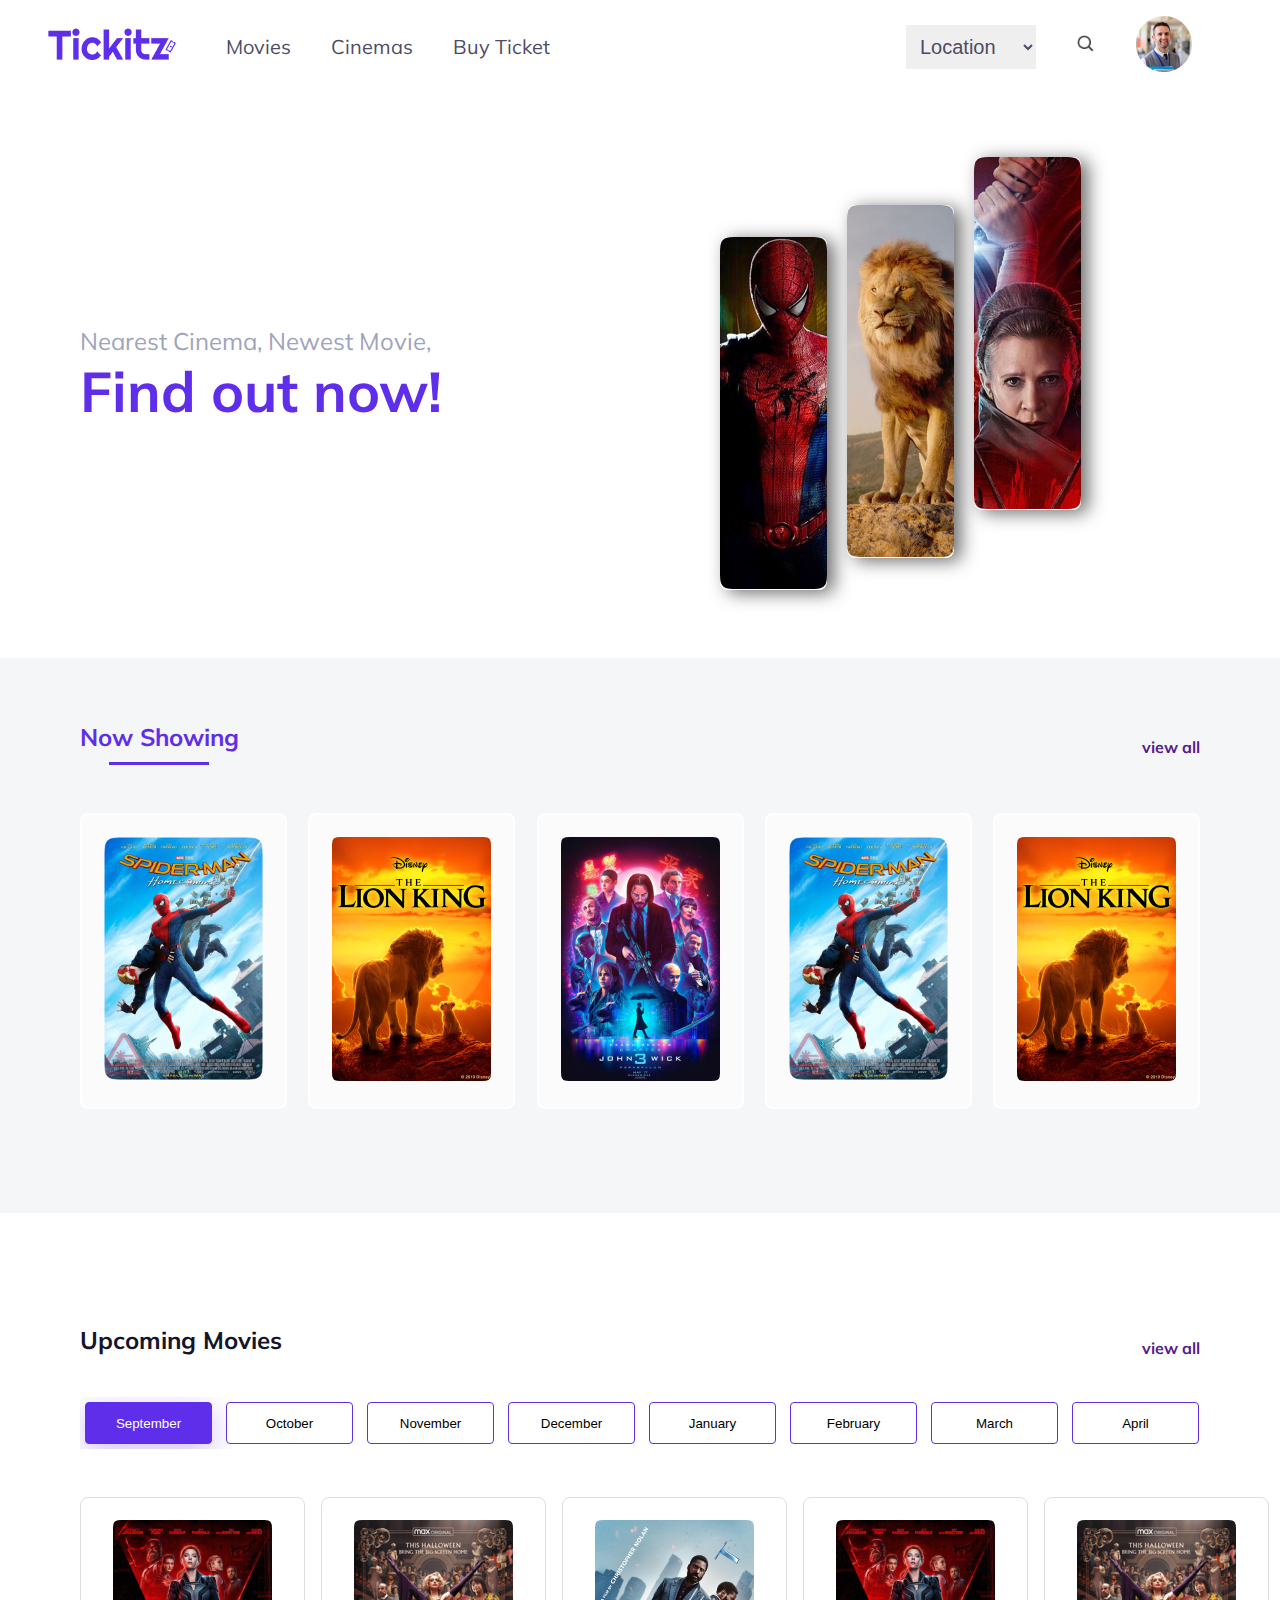
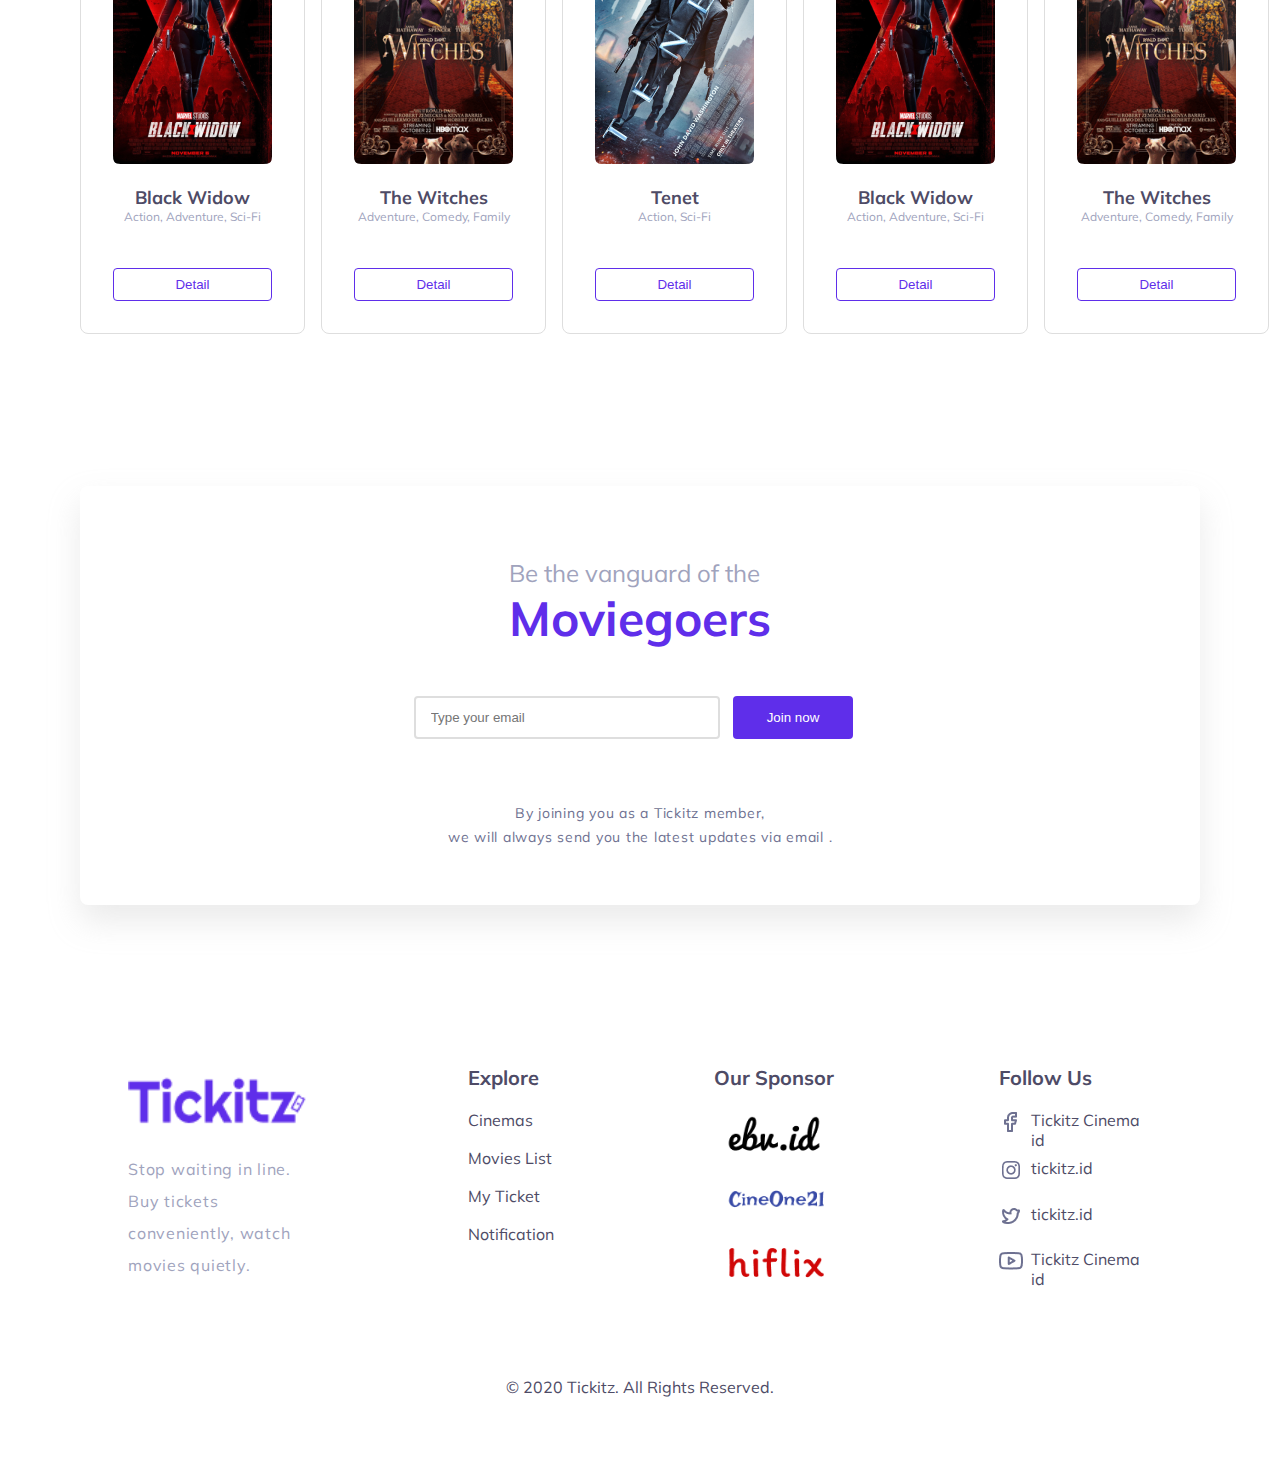
==== home/index.html @ 73bb9593 "Initial Commit" ====
<!DOCTYPE html>
<html lang="en">
  <head>
    <meta charset="UTF-8" />
    <meta http-equiv="X-UA-Compatible" content="IE=edge" />
    <meta name="viewport" content="width=device-width, initial-scale=1.0" />
    <title>Home - Page</title>
    <link rel="stylesheet" href="./assets/css/Main.css" />
  </head>
  <body>
    <header class="margin-x-3 padding-y-1 display-flex sm-margin-x-05 flex-direction-row sm-shadow-bottom">
      <div class="display-flex is-vertically-centered flex-direction-row sm-flex-direction-col">
        <div class="margin-right-3 hover-cursor-pointer flex-direction-row sm-flex-direction-col">
          <img src="./assets/images/Tickitz 2.png" alt="main-logo" />
        </div>
        <div class="margin-right-2 font-size-5 hover-cursor-pointer sm-display-none">Movies</div>
        <div class="margin-right-2 font-size-5 hover-cursor-pointer sm-display-none">Cinemas</div>
        <div class="margin-right-2 font-size-5 hover-cursor-pointer sm-display-none">
          Buy Ticket
        </div>
      </div>
      <div class="display-flex is-vertically-centered flex-content-end flex-direction-row">
        <select
          class="select font-size-5 hover-cursor-pointer sm-display-none"
          name="location"
          id="loc"
        >
          <option value="#">Location</option>
          <option value="Jakarta">Jakarta</option>
          <option value="Bogor">Bogor</option>
          <option value="Bandung">Bandung</option>
          <option value="Yogyakarta">Yogyakarta</option>
        </select>
        <div class="margin-right-2 font-size-5 hover-cursor-pointer sm-display-none">
          <img src="assets/images/bx_bx-search.png" height="20px" width="20px" alt="search" />
        </div>
        <div
          class="margin-right-2 font-size-5 hover-cursor-pointer sm-margin-right-0 sm-display-none"
        >
          <img src="assets/images/Ellipse 11.png" height="56px" width="56px" alt="search" />
        </div>
        <div
          class="margin-right-2 font-size-5 hover-cursor-pointer sm-margin-right-0 lg-display-none"
          onclick="myFunction()"
        >
          <img src="assets/images/gg_menu-right-alt.png" height="24px" width="24px" alt="search" />
        </div>
      </div>
    </header>
    <div id="menu" class="menu-mobile">
      <div class="display-flex is-vertically-centered border-gray border-rounded2 margin-y-1">
        <img
          class="margin-left-1"
          src="assets/images/bx_bx-search.png"
          height="20px"
          width="20px"
          alt="search"
        />
        <input class="input-form no-border" type="text" placeholder="Search . . ." />
      </div>
      <hr class="hr" />
      <select class="select font-size-6" name="location" id="loc">
        <option value="#">Location</option>
        <option value="Jakarta">Jakarta</option>
        <option value="Bogor">Bogor</option>
        <option value="Bandung">Bandung</option>
        <option value="Yogyakarta">Yogyakarta</option>
      </select>
      <hr class="hr" />
      <a class="text-decoration-none margin-y-1 text-bold" href="">Movies</a>
      <hr class="hr" />
      <a class="text-decoration-none margin-y-1 text-bold" href="">Cinemas</a>
      <hr class="hr" />
      <a class="text-decoration-none margin-y-1 text-bold" href="">Buy Tiket</a>
    </div>

    <div class="display-flex flex-direction-col margin-x-5 margin-y-3 sm-container sm-margin-y-3">
      <div class="display-flex is-vertically-centered sm-flex-direction-col">
        <div class="container-head w-50 flex-content-center sm-container-1">
          <h1 class="text-head">
            Nearest Cinema, Newest Movie,<br /><span class="findNowText">Find out now!</span>
          </h1>
        </div>
        <div>
          <div class="margin-left-5 sm-container-1">
            <img
              class="margin-top-6 margin-bottom-1 box-shadow border-rounded2"
              src="./assets/images/Rectangle 35.png"
              alt=""
              class="scr"
            />
            <img
              class="margin-top-3 margin-bottom-3 margin-x-1 box-shadow border-rounded2"
              src="./assets/images/Rectangle 34.png"
              alt=""
              class="scr"
            />
            <img
              class="margin-top-1 margin-bottom-6 box-shadow border-rounded2"
              src="./assets/images/Rectangle 33.png"
              alt=""
              class="scr"
            />
          </div>
        </div>
      </div>
    </div>

    <div class="bg-grey sm-container">
      <div class="display-flex margin-x-5 flex-direction-col sm-container-1">
        <div class="nav-showing display-flex flex-content-between is-vertically-centered">
          <div>
            <p class="color-blue">Now Showing</p>
            <hr size="5" />
          </div>
          <div><a href="">view all</a></div>
        </div>
        <div class="element-showing display-flex margin-y-3 flex-content-between sm-overflow">
          <div class="card-showing border-rounded2">
            <img class="padding-y-1" src="./assets/images/Rectangle 119.png" alt="" />
          </div>
          <div class="card-showing border-rounded2">
            <img class="padding-y-1" src="./assets/images/lionking.png" alt="" />
          </div>
          <div class="card-showing border-rounded2">
            <img class="padding-y-1" src="./assets/images/jhon-wick.png" alt="" />
          </div>
          <div class="card-showing border-rounded2">
            <img class="padding-y-1" src="./assets/images/Rectangle 119.png" alt="" />
          </div>
          <div class="card-showing border-rounded2">
            <img class="padding-y-1" src="./assets/images/lionking.png" alt="" />
          </div>
        </div>
      </div>
    </div>

    <div class="margin-y-3 sm-container">
      <div class="display-flex margin-x-5 flex-direction-col sm-container-1">
        <div class="nav-showing display-flex flex-content-between is-vertically-centered">
          <div>
            <p class="color-black">Upcoming Movies</p>
          </div>
          <div><a href="">view all</a></div>
        </div>
        <div class="month-movies margin-top-2">
          <input type="submit" class="btn-month-movies selected" value="September">
          <input type="submit" class="btn-month-movies" value="October">
          <input type="submit" class="btn-month-movies" value="November">
          <input type="submit" class="btn-month-movies" value="December">
          <input type="submit" class="btn-month-movies" value="January">
          <input type="submit" class="btn-month-movies" value="February">
          <input type="submit" class="btn-month-movies" value="March">
          <input type="submit" class="btn-month-movies" value="April">
          <input type="submit" class="btn-month-movies" value="May">
          <input type="submit" class="btn-month-movies" value="June">
          <input type="submit" class="btn-month-movies" value="July">
          <input type="submit" class="btn-month-movies" value="Agust">
        </div>
        <div class="element-showing display-flex flex-direction-row  margin-y-3 flex-content-between sm-overflow">
          <div class="card-movies border-rounded2 display-flex flex-direction-col is-vertically-centered margin-right-1">
            <img class="padding-y-1" src="./assets/images/blackwindow.png" alt="" />
            <p class="title-movies">Black Widow</p>
            <p class="cat-movies">Action, Adventure, Sci-Fi</p>
            <input class="btn-detail-movies" type="submit" value="Detail"/>
          </div>
          <div class="card-movies border-rounded2 display-flex flex-direction-col is-vertically-centered margin-right-1">
            <img class="padding-y-1" src="./assets/images/witches.png" alt="" />
            <p class="title-movies">The Witches</p>
            <p class="cat-movies">Adventure, Comedy, Family</p>
            <input class="btn-detail-movies" type="submit" value="Detail"/>
          </div>
          <div class="card-movies border-rounded2 display-flex flex-direction-col is-vertically-centered margin-right-1">
            <img class="padding-y-1" src="./assets/images/tenet.png" alt="" />
            <p class="title-movies">Tenet</p>
            <p class="cat-movies">Action, Sci-Fi</p>
            <input class="btn-detail-movies" type="submit" value="Detail"/>
          </div>
          <div class="card-movies border-rounded2 display-flex flex-direction-col is-vertically-centered margin-right-1">
            <img class="padding-y-1" src="./assets/images/blackwindow.png" alt="" />
            <p class="title-movies">Black Widow</p>
            <p class="cat-movies">Action, Adventure, Sci-Fi</p>
            <input class="btn-detail-movies" type="submit" value="Detail"/>
          </div>
          <div class="card-movies border-rounded2 display-flex flex-direction-col is-vertically-centered margin-right-1">
            <img class="padding-y-1" src="./assets/images/witches.png" alt="" />
            <p class="title-movies">The Witches</p>
            <p class="cat-movies">Adventure, Comedy, Family</p>
            <input class="btn-detail-movies" type="submit" value="Detail"/>
          </div>
        </div>
    </div>

    <div class="margin-y-3 margin-x-5 sm-container-1">
      <div class="box-join display-flex flex-direction-col is-vertically-centered">
        <div><h1 class="text-head margin-top-3">Be the vanguard of the<br> <span class="findNowText joinArea">Moviegoers</span></h1></div>
        <div class="margin-y-3"><input class="input-email" type="text" placeholder="Type your email"/><input class="btn-submit-email margin-x-1 sm-margin-y-1" type="submit" value="Join now"/></div>
        <div class="margin-x-3"><p class="text-join padding-bottom-3">By joining you as a Tickitz member, <br>we will always send you the latest updates via email .</p></div>
      </div>
    </div>

    <div
      class="display-flex flex-direction-row margin-x-3 margin-top-5 margin-bottom-5 sm-margin-x-05 sm-flex-direction-col sm-container"
    >
      <div class="display-flex flex-direction-col margin-x-5 sm-container-1">
        <img src="./assets/images/Tickitz 2.png" alt="big-logo" width="180px" height="72px" />
        <p class="text-placeholder font-size-6 synopsys">
          Stop waiting in line. Buy tickets <br />
          conveniently, watch movies quietly.
        </p>
      </div>
      <div class="display-flex flex-direction-col">
        <div class="display-flex flex-direction-row sm-flex-direction-row sm-flex-direction-col">
          <div class="display-flex flex-direction-col sm-margin-bottom-1 margin-x-5 sm-container-1">
            <h6 class="font-size-5 margin-bottom-1">Explore</h6>
            <div class="grid grid-template-columns-1 sm-grid-template-columns-3">
              <div class="margin-bottom-05">Cinemas</div>
              <div class="margin-bottom-05">Movies List</div>
              <div class="margin-bottom-05">My Ticket</div>
              <div class="margin-bottom-05">Notification</div>
            </div>
          </div>
          <div class="display-flex flex-direction-col sm-margin-bottom-1 margin-x-5 sm-container-1">
            <h6 class="font-size-5 margin-bottom-1">Our Sponsor</h6>
            <div class="grid grid-template-columns-1 sm-grid-template-columns-3">
              <div>
                <img src="./assets/images/ebv.id.png" height="50px" width="auto" alt="ebv" />
              </div>
              <div>
                <img src="./assets/images/CineOne21.png" height="50px" width="auto" alt="cineone" />
              </div>
              <div>
                <img src="./assets/images/hiflix.png" height="50px" width="auto" alt="hiflix" />
              </div>
            </div>
          </div>
        </div>
      </div>
      <div class="display-flex flex-direction-col margin-x-5 sm-container-1">
        <h6 class="font-size-5 margin-bottom-1">Follow Us</h6>
        <div class="display-flex flex-direction-col sm-flex-direction-row">
          <div class="display-flex flex-direction-row margin-bottom-05">
            <div class="margin-right-05 sm-margin-right-0">
              <img src="./assets/images/eva_facebook-outline.png" alt="fb" />
            </div>
            <div class="sm-display-none">Tickitz Cinema id</div>
          </div>
          <div class="display-flex flex-direction-row margin-bottom-05">
            <div class="margin-right-05 sm-margin-right-0">
              <img src="./assets/images/bx_bxl-instagram.png" alt="ig" />
            </div>
            <div class="sm-display-none">tickitz.id</div>
          </div>
          <div class="display-flex flex-direction-row margin-bottom-05">
            <div class="margin-right-05 sm-margin-right-0">
              <img src="./assets/images/eva_twitter-outline.png" alt="twitter" />
            </div>
            <div class="sm-display-none">tickitz.id</div>
          </div>
          <div class="display-flex flex-direction-row margin-bottom-05">
            <div class="margin-right-05 sm-margin-right-0">
              <img src="./assets/images/feather_youtube.png" alt="yt" />
            </div>
            <div class="sm-display-none">Tickitz Cinema id</div>
          </div>
        </div>
      </div>
    </div>

    <footer class="margin-bottom-5 display-flex flex-content-center is-vertically-centered">
      © 2020 Tickitz. All Rights Reserved.
    </footer>

    <script>
      function myFunction() {
        var x = document.getElementById("menu");
        if (x.className === "menu-mobile") {
          x.className += " responsive";
        } else {
          x.className = "menu-mobile";
        }
      }
    </script>
  </body>
</html>
---- home/assets/css/Main.css ----
@import "FontSize.css";
@import "Margin.css";
@import "Padding.css";
@import "Display.css";
@import "Border.css";
@import "Custom.css";
@import url("https://fonts.googleapis.com/css2?family=Mulish:ital,wght@0,200;0,300;0,400;0,500;0,600;0,700;0,800;0,900;1,200;1,300;1,400;1,500;1,600;1,700;1,800;1,900&display=swap");

html {
  font-family: "Mulish", sans-serif;
  color: #4e4b66;
  height: auto;
}

html,
body {
  margin: 0px;
}
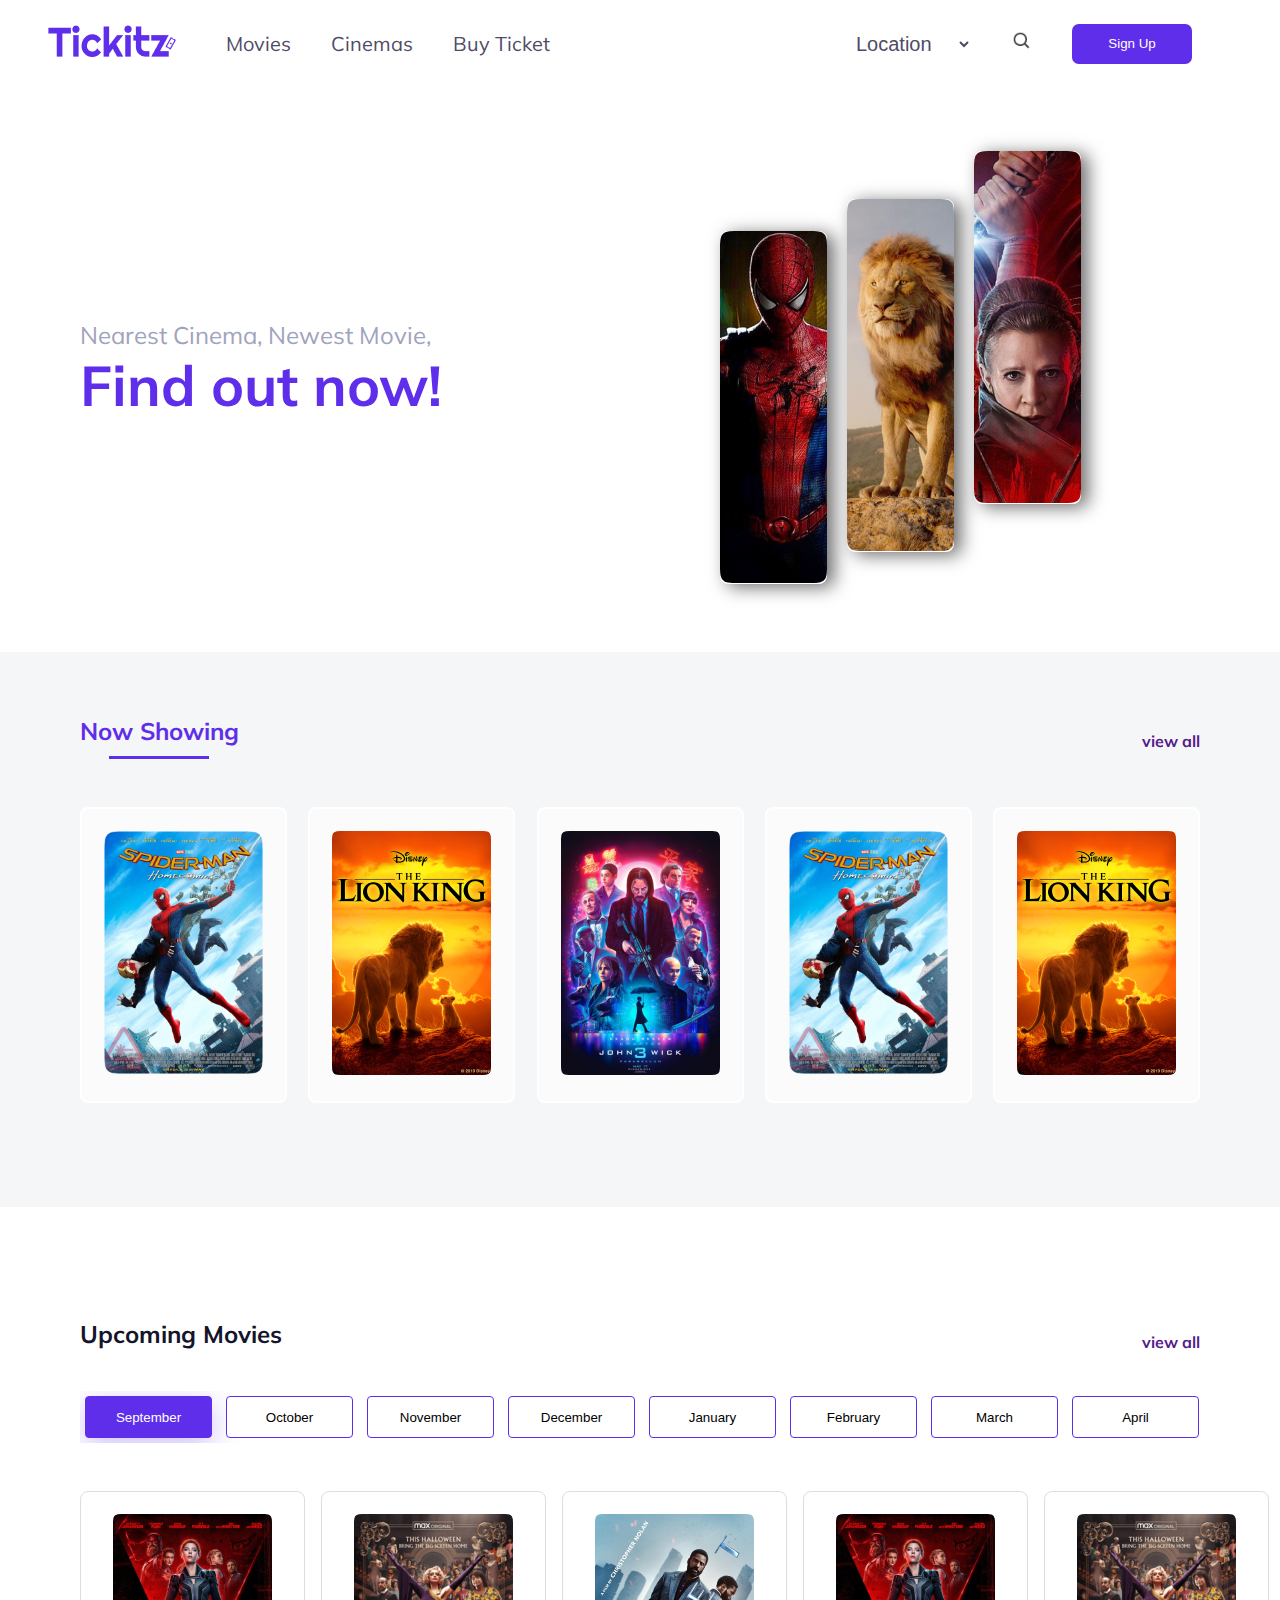
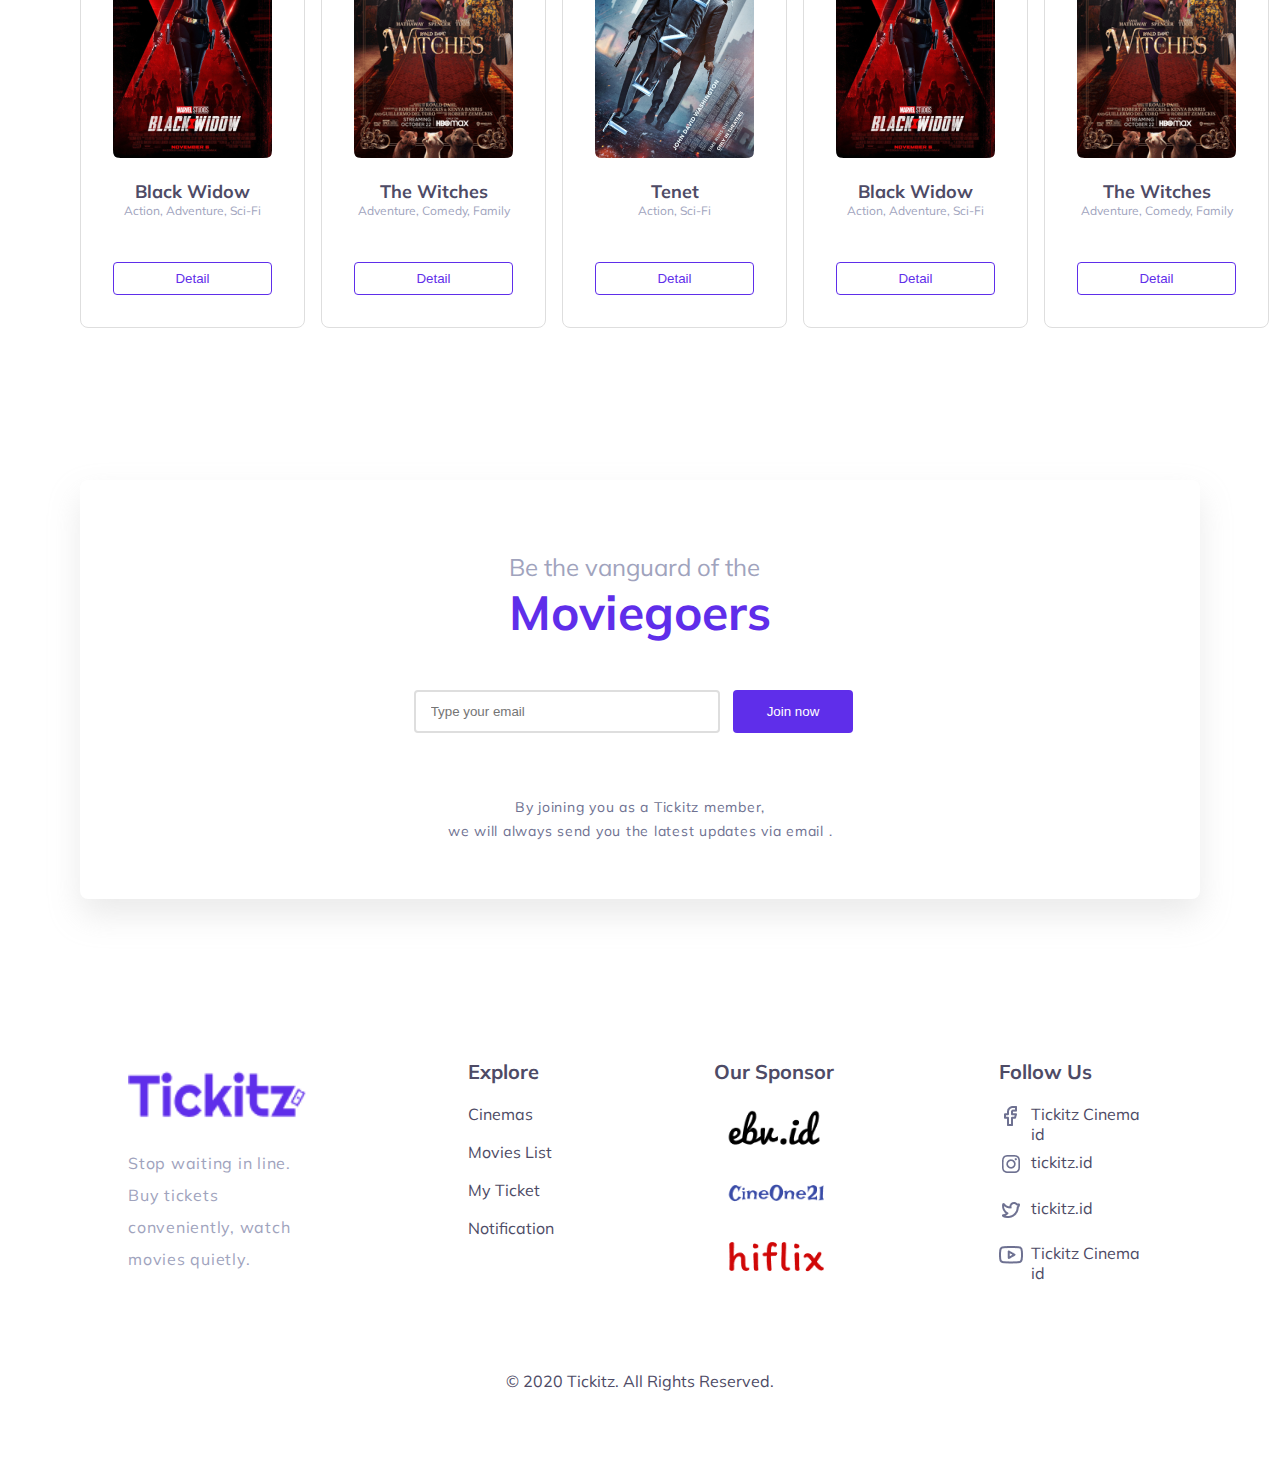
==== commit ac992ee3: "Fix Transparent Input Tag" ====
--- a/home/index.html
+++ b/home/index.html
@@ -8,7 +8,7 @@
     <link rel="stylesheet" href="./assets/css/Main.css" />
   </head>
   <body>
-    <header class="margin-x-3 padding-y-1 display-flex sm-margin-x-05 flex-direction-row sm-shadow-bottom">
+    <header class="margin-x-3 padding-y-1 display-flex sm-margin-x-05 flex-direction-row">
       <div class="display-flex is-vertically-centered flex-direction-row sm-flex-direction-col">
         <div class="margin-right-3 hover-cursor-pointer flex-direction-row sm-flex-direction-col">
           <img src="./assets/images/Tickitz 2.png" alt="main-logo" />
@@ -21,7 +21,7 @@
       </div>
       <div class="display-flex is-vertically-centered flex-content-end flex-direction-row">
         <select
-          class="select font-size-5 hover-cursor-pointer sm-display-none"
+          class="select font-size-5 hover-cursor-pointer sm-display-none bg-none"
           name="location"
           id="loc"
         >
@@ -37,7 +37,7 @@
         <div
           class="margin-right-2 font-size-5 hover-cursor-pointer sm-margin-right-0 sm-display-none"
         >
-          <img src="assets/images/Ellipse 11.png" height="56px" width="56px" alt="search" />
+          <input class="btn-submit-solid sign-up border-rounded2" type="submit" value="Sign Up">
         </div>
         <div
           class="margin-right-2 font-size-5 hover-cursor-pointer sm-margin-right-0 lg-display-none"
@@ -48,7 +48,9 @@
       </div>
     </header>
     <div id="menu" class="menu-mobile">
-      <div class="display-flex is-vertically-centered border-gray border-rounded2 margin-y-1">
+      <div
+        class="warped-menu display-flex is-vertically-centered border-gray border-rounded2 margin-y-1"
+      >
         <img
           class="margin-left-1"
           src="assets/images/bx_bx-search.png"
@@ -72,204 +74,209 @@
       <a class="text-decoration-none margin-y-1 text-bold" href="">Cinemas</a>
       <hr class="hr" />
       <a class="text-decoration-none margin-y-1 text-bold" href="">Buy Tiket</a>
+      <hr class="hr" />
+      <span class="footer-nav">© 2020 Tickitz. All Rights Reserved.</span>
     </div>
+    <div id="shadow-menu" class="none-shadow-menu" onclick="myFunction()"></div>
 
-    <div class="display-flex flex-direction-col margin-x-5 margin-y-3 sm-container sm-margin-y-3">
-      <div class="display-flex is-vertically-centered sm-flex-direction-col">
-        <div class="container-head w-50 flex-content-center sm-container-1">
-          <h1 class="text-head">
-            Nearest Cinema, Newest Movie,<br /><span class="findNowText">Find out now!</span>
-          </h1>
-        </div>
-        <div>
-          <div class="margin-left-5 sm-container-1">
-            <img
-              class="margin-top-6 margin-bottom-1 box-shadow border-rounded2"
-              src="./assets/images/Rectangle 35.png"
-              alt=""
-              class="scr"
-            />
-            <img
-              class="margin-top-3 margin-bottom-3 margin-x-1 box-shadow border-rounded2"
-              src="./assets/images/Rectangle 34.png"
-              alt=""
-              class="scr"
-            />
-            <img
-              class="margin-top-1 margin-bottom-6 box-shadow border-rounded2"
-              src="./assets/images/Rectangle 33.png"
-              alt=""
-              class="scr"
-            />
-          </div>
-        </div>
-      </div>
+    <div class="absolute-container">
+      <div class="display-flex flex-direction-col margin-x-5 margin-y-3 sm-container sm-margin-y-3">
+        <div class="display-flex is-vertically-centered sm-flex-direction-col">
+          <div class="container-head w-50 flex-content-center sm-container-1">
+            <h1 class="text-head">
+              Nearest Cinema, Newest Movie,<br /><span class="findNowText">Find out now!</span>
+            </h1>
+          </div>
+          <div>
+            <div class="margin-left-5 sm-container-1">
+              <img
+                class="margin-top-6 margin-bottom-1 box-shadow border-rounded2"
+                src="./assets/images/Rectangle 35.png"
+                alt=""
+                class="scr"
+              />
+              <img
+                class="margin-top-3 margin-bottom-3 margin-x-1 box-shadow border-rounded2"
+                src="./assets/images/Rectangle 34.png"
+                alt=""
+                class="scr"
+              />
+              <img
+                class="margin-top-1 margin-bottom-6 box-shadow border-rounded2"
+                src="./assets/images/Rectangle 33.png"
+                alt=""
+                class="scr"
+              />
+            </div>
+          </div>
+        </div>
+      </div>
+  
+      <div class="bg-grey sm-container">
+        <div class="display-flex margin-x-5 flex-direction-col sm-container-1">
+          <div class="nav-showing display-flex flex-content-between is-vertically-centered">
+            <div>
+              <p class="color-blue">Now Showing</p>
+              <hr size="5" />
+            </div>
+            <div><a href="">view all</a></div>
+          </div>
+          <div class="element-showing display-flex margin-y-3 flex-content-between sm-overflow">
+            <div class="card-showing border-rounded2">
+              <img class="padding-y-1" src="./assets/images/Rectangle 119.png" alt="" />
+            </div>
+            <div class="card-showing border-rounded2">
+              <img class="padding-y-1" src="./assets/images/lionking.png" alt="" />
+            </div>
+            <div class="card-showing border-rounded2">
+              <img class="padding-y-1" src="./assets/images/jhon-wick.png" alt="" />
+            </div>
+            <div class="card-showing border-rounded2">
+              <img class="padding-y-1" src="./assets/images/Rectangle 119.png" alt="" />
+            </div>
+            <div class="card-showing border-rounded2">
+              <img class="padding-y-1" src="./assets/images/lionking.png" alt="" />
+            </div>
+          </div>
+        </div>
+      </div>
+  
+      <div class="margin-y-3 sm-container">
+        <div class="display-flex margin-x-5 flex-direction-col sm-container-1">
+          <div class="nav-showing display-flex flex-content-between is-vertically-centered">
+            <div>
+              <p class="color-black">Upcoming Movies</p>
+            </div>
+            <div><a href="">view all</a></div>
+          </div>
+          <div class="month-movies margin-top-2">
+            <input type="submit" class="btn-month-movies selected" value="September">
+            <input type="submit" class="btn-month-movies" value="October">
+            <input type="submit" class="btn-month-movies" value="November">
+            <input type="submit" class="btn-month-movies" value="December">
+            <input type="submit" class="btn-month-movies" value="January">
+            <input type="submit" class="btn-month-movies" value="February">
+            <input type="submit" class="btn-month-movies" value="March">
+            <input type="submit" class="btn-month-movies" value="April">
+            <input type="submit" class="btn-month-movies" value="May">
+            <input type="submit" class="btn-month-movies" value="June">
+            <input type="submit" class="btn-month-movies" value="July">
+            <input type="submit" class="btn-month-movies" value="Agust">
+          </div>
+          <div class="element-showing display-flex flex-direction-row  margin-y-3 flex-content-between sm-overflow">
+            <div class="card-movies border-rounded2 display-flex flex-direction-col is-vertically-centered margin-right-1">
+              <img class="padding-y-1" src="./assets/images/blackwindow.png" alt="" />
+              <p class="title-movies">Black Widow</p>
+              <p class="cat-movies">Action, Adventure, Sci-Fi</p>
+              <input class="btn-detail-movies" type="submit" value="Detail"/>
+            </div>
+            <div class="card-movies border-rounded2 display-flex flex-direction-col is-vertically-centered margin-right-1">
+              <img class="padding-y-1" src="./assets/images/witches.png" alt="" />
+              <p class="title-movies">The Witches</p>
+              <p class="cat-movies">Adventure, Comedy, Family</p>
+              <input class="btn-detail-movies" type="submit" value="Detail"/>
+            </div>
+            <div class="card-movies border-rounded2 display-flex flex-direction-col is-vertically-centered margin-right-1">
+              <img class="padding-y-1" src="./assets/images/tenet.png" alt="" />
+              <p class="title-movies">Tenet</p>
+              <p class="cat-movies">Action, Sci-Fi</p>
+              <input class="btn-detail-movies" type="submit" value="Detail"/>
+            </div>
+            <div class="card-movies border-rounded2 display-flex flex-direction-col is-vertically-centered margin-right-1">
+              <img class="padding-y-1" src="./assets/images/blackwindow.png" alt="" />
+              <p class="title-movies">Black Widow</p>
+              <p class="cat-movies">Action, Adventure, Sci-Fi</p>
+              <input class="btn-detail-movies" type="submit" value="Detail"/>
+            </div>
+            <div class="card-movies border-rounded2 display-flex flex-direction-col is-vertically-centered margin-right-1">
+              <img class="padding-y-1" src="./assets/images/witches.png" alt="" />
+              <p class="title-movies">The Witches</p>
+              <p class="cat-movies">Adventure, Comedy, Family</p>
+              <input class="btn-detail-movies" type="submit" value="Detail"/>
+            </div>
+          </div>
+      </div>
+  
+      <div class="margin-y-3 margin-x-5 sm-container-1">
+        <div class="box-join display-flex flex-direction-col is-vertically-centered">
+          <div><h1 class="text-head margin-top-3">Be the vanguard of the<br> <span class="findNowText joinArea">Moviegoers</span></h1></div>
+          <div class="margin-y-3"><input class="input-email" type="text" placeholder="Type your email"/><input class="btn-submit-email margin-x-1 sm-margin-y-1" type="submit" value="Join now"/></div>
+          <div class="margin-x-3"><p class="text-join padding-bottom-3">By joining you as a Tickitz member, <br>we will always send you the latest updates via email .</p></div>
+        </div>
+      </div>
+  
+      <div
+        class="display-flex flex-direction-row margin-x-3 margin-top-5 margin-bottom-5 sm-margin-x-05 sm-flex-direction-col sm-container"
+      >
+        <div class="display-flex flex-direction-col margin-x-5 sm-container-1">
+          <img src="./assets/images/Tickitz 2.png" alt="big-logo" width="180px" height="72px" />
+          <p class="text-placeholder font-size-6 synopsys">
+            Stop waiting in line. Buy tickets <br />
+            conveniently, watch movies quietly.
+          </p>
+        </div>
+        <div class="display-flex flex-direction-col">
+          <div class="display-flex flex-direction-row sm-flex-direction-row sm-flex-direction-col">
+            <div class="display-flex flex-direction-col sm-margin-bottom-1 margin-x-5 sm-container-1">
+              <h6 class="font-size-5 margin-bottom-1">Explore</h6>
+              <div class="grid grid-template-columns-1 sm-grid-template-columns-3">
+                <div class="margin-bottom-05">Cinemas</div>
+                <div class="margin-bottom-05">Movies List</div>
+                <div class="margin-bottom-05">My Ticket</div>
+                <div class="margin-bottom-05">Notification</div>
+              </div>
+            </div>
+            <div class="display-flex flex-direction-col sm-margin-bottom-1 margin-x-5 sm-container-1">
+              <h6 class="font-size-5 margin-bottom-1">Our Sponsor</h6>
+              <div class="sponsor-icon grid grid-template-columns-1 sm-grid-template-columns-3">
+                <div>
+                  <img src="./assets/images/ebv.id.png" height="50px" width="auto" alt="ebv" />
+                </div>
+                <div>
+                  <img src="./assets/images/CineOne21.png" height="50px" width="auto" alt="cineone" />
+                </div>
+                <div>
+                  <img src="./assets/images/hiflix.png" height="50px" width="auto" alt="hiflix" />
+                </div>
+              </div>
+            </div>
+          </div>
+        </div>
+        <div class="display-flex flex-direction-col margin-x-5 sm-container-1">
+          <h6 class="font-size-5 margin-bottom-1">Follow Us</h6>
+          <div class="display-flex flex-direction-col sm-flex-direction-row">
+            <div class="display-flex flex-direction-row margin-bottom-05">
+              <div class="margin-right-05 sm-margin-right-0">
+                <img src="./assets/images/eva_facebook-outline.png" alt="fb" />
+              </div>
+              <div class="sm-display-none">Tickitz Cinema id</div>
+            </div>
+            <div class="display-flex flex-direction-row margin-bottom-05">
+              <div class="margin-right-05 sm-margin-right-0">
+                <img src="./assets/images/bx_bxl-instagram.png" alt="ig" />
+              </div>
+              <div class="sm-display-none">tickitz.id</div>
+            </div>
+            <div class="display-flex flex-direction-row margin-bottom-05">
+              <div class="margin-right-05 sm-margin-right-0">
+                <img src="./assets/images/eva_twitter-outline.png" alt="twitter" />
+              </div>
+              <div class="sm-display-none">tickitz.id</div>
+            </div>
+            <div class="display-flex flex-direction-row margin-bottom-05">
+              <div class="margin-right-05 sm-margin-right-0">
+                <img src="./assets/images/feather_youtube.png" alt="yt" />
+              </div>
+              <div class="sm-display-none">Tickitz Cinema id</div>
+            </div>
+          </div>
+        </div>
+      </div>
+  
+      <footer class="margin-bottom-5 display-flex flex-content-center is-vertically-centered">
+        © 2020 Tickitz. All Rights Reserved.
+      </footer>
     </div>
-
-    <div class="bg-grey sm-container">
-      <div class="display-flex margin-x-5 flex-direction-col sm-container-1">
-        <div class="nav-showing display-flex flex-content-between is-vertically-centered">
-          <div>
-            <p class="color-blue">Now Showing</p>
-            <hr size="5" />
-          </div>
-          <div><a href="">view all</a></div>
-        </div>
-        <div class="element-showing display-flex margin-y-3 flex-content-between sm-overflow">
-          <div class="card-showing border-rounded2">
-            <img class="padding-y-1" src="./assets/images/Rectangle 119.png" alt="" />
-          </div>
-          <div class="card-showing border-rounded2">
-            <img class="padding-y-1" src="./assets/images/lionking.png" alt="" />
-          </div>
-          <div class="card-showing border-rounded2">
-            <img class="padding-y-1" src="./assets/images/jhon-wick.png" alt="" />
-          </div>
-          <div class="card-showing border-rounded2">
-            <img class="padding-y-1" src="./assets/images/Rectangle 119.png" alt="" />
-          </div>
-          <div class="card-showing border-rounded2">
-            <img class="padding-y-1" src="./assets/images/lionking.png" alt="" />
-          </div>
-        </div>
-      </div>
-    </div>
-
-    <div class="margin-y-3 sm-container">
-      <div class="display-flex margin-x-5 flex-direction-col sm-container-1">
-        <div class="nav-showing display-flex flex-content-between is-vertically-centered">
-          <div>
-            <p class="color-black">Upcoming Movies</p>
-          </div>
-          <div><a href="">view all</a></div>
-        </div>
-        <div class="month-movies margin-top-2">
-          <input type="submit" class="btn-month-movies selected" value="September">
-          <input type="submit" class="btn-month-movies" value="October">
-          <input type="submit" class="btn-month-movies" value="November">
-          <input type="submit" class="btn-month-movies" value="December">
-          <input type="submit" class="btn-month-movies" value="January">
-          <input type="submit" class="btn-month-movies" value="February">
-          <input type="submit" class="btn-month-movies" value="March">
-          <input type="submit" class="btn-month-movies" value="April">
-          <input type="submit" class="btn-month-movies" value="May">
-          <input type="submit" class="btn-month-movies" value="June">
-          <input type="submit" class="btn-month-movies" value="July">
-          <input type="submit" class="btn-month-movies" value="Agust">
-        </div>
-        <div class="element-showing display-flex flex-direction-row  margin-y-3 flex-content-between sm-overflow">
-          <div class="card-movies border-rounded2 display-flex flex-direction-col is-vertically-centered margin-right-1">
-            <img class="padding-y-1" src="./assets/images/blackwindow.png" alt="" />
-            <p class="title-movies">Black Widow</p>
-            <p class="cat-movies">Action, Adventure, Sci-Fi</p>
-            <input class="btn-detail-movies" type="submit" value="Detail"/>
-          </div>
-          <div class="card-movies border-rounded2 display-flex flex-direction-col is-vertically-centered margin-right-1">
-            <img class="padding-y-1" src="./assets/images/witches.png" alt="" />
-            <p class="title-movies">The Witches</p>
-            <p class="cat-movies">Adventure, Comedy, Family</p>
-            <input class="btn-detail-movies" type="submit" value="Detail"/>
-          </div>
-          <div class="card-movies border-rounded2 display-flex flex-direction-col is-vertically-centered margin-right-1">
-            <img class="padding-y-1" src="./assets/images/tenet.png" alt="" />
-            <p class="title-movies">Tenet</p>
-            <p class="cat-movies">Action, Sci-Fi</p>
-            <input class="btn-detail-movies" type="submit" value="Detail"/>
-          </div>
-          <div class="card-movies border-rounded2 display-flex flex-direction-col is-vertically-centered margin-right-1">
-            <img class="padding-y-1" src="./assets/images/blackwindow.png" alt="" />
-            <p class="title-movies">Black Widow</p>
-            <p class="cat-movies">Action, Adventure, Sci-Fi</p>
-            <input class="btn-detail-movies" type="submit" value="Detail"/>
-          </div>
-          <div class="card-movies border-rounded2 display-flex flex-direction-col is-vertically-centered margin-right-1">
-            <img class="padding-y-1" src="./assets/images/witches.png" alt="" />
-            <p class="title-movies">The Witches</p>
-            <p class="cat-movies">Adventure, Comedy, Family</p>
-            <input class="btn-detail-movies" type="submit" value="Detail"/>
-          </div>
-        </div>
-    </div>
-
-    <div class="margin-y-3 margin-x-5 sm-container-1">
-      <div class="box-join display-flex flex-direction-col is-vertically-centered">
-        <div><h1 class="text-head margin-top-3">Be the vanguard of the<br> <span class="findNowText joinArea">Moviegoers</span></h1></div>
-        <div class="margin-y-3"><input class="input-email" type="text" placeholder="Type your email"/><input class="btn-submit-email margin-x-1 sm-margin-y-1" type="submit" value="Join now"/></div>
-        <div class="margin-x-3"><p class="text-join padding-bottom-3">By joining you as a Tickitz member, <br>we will always send you the latest updates via email .</p></div>
-      </div>
-    </div>
-
-    <div
-      class="display-flex flex-direction-row margin-x-3 margin-top-5 margin-bottom-5 sm-margin-x-05 sm-flex-direction-col sm-container"
-    >
-      <div class="display-flex flex-direction-col margin-x-5 sm-container-1">
-        <img src="./assets/images/Tickitz 2.png" alt="big-logo" width="180px" height="72px" />
-        <p class="text-placeholder font-size-6 synopsys">
-          Stop waiting in line. Buy tickets <br />
-          conveniently, watch movies quietly.
-        </p>
-      </div>
-      <div class="display-flex flex-direction-col">
-        <div class="display-flex flex-direction-row sm-flex-direction-row sm-flex-direction-col">
-          <div class="display-flex flex-direction-col sm-margin-bottom-1 margin-x-5 sm-container-1">
-            <h6 class="font-size-5 margin-bottom-1">Explore</h6>
-            <div class="grid grid-template-columns-1 sm-grid-template-columns-3">
-              <div class="margin-bottom-05">Cinemas</div>
-              <div class="margin-bottom-05">Movies List</div>
-              <div class="margin-bottom-05">My Ticket</div>
-              <div class="margin-bottom-05">Notification</div>
-            </div>
-          </div>
-          <div class="display-flex flex-direction-col sm-margin-bottom-1 margin-x-5 sm-container-1">
-            <h6 class="font-size-5 margin-bottom-1">Our Sponsor</h6>
-            <div class="grid grid-template-columns-1 sm-grid-template-columns-3">
-              <div>
-                <img src="./assets/images/ebv.id.png" height="50px" width="auto" alt="ebv" />
-              </div>
-              <div>
-                <img src="./assets/images/CineOne21.png" height="50px" width="auto" alt="cineone" />
-              </div>
-              <div>
-                <img src="./assets/images/hiflix.png" height="50px" width="auto" alt="hiflix" />
-              </div>
-            </div>
-          </div>
-        </div>
-      </div>
-      <div class="display-flex flex-direction-col margin-x-5 sm-container-1">
-        <h6 class="font-size-5 margin-bottom-1">Follow Us</h6>
-        <div class="display-flex flex-direction-col sm-flex-direction-row">
-          <div class="display-flex flex-direction-row margin-bottom-05">
-            <div class="margin-right-05 sm-margin-right-0">
-              <img src="./assets/images/eva_facebook-outline.png" alt="fb" />
-            </div>
-            <div class="sm-display-none">Tickitz Cinema id</div>
-          </div>
-          <div class="display-flex flex-direction-row margin-bottom-05">
-            <div class="margin-right-05 sm-margin-right-0">
-              <img src="./assets/images/bx_bxl-instagram.png" alt="ig" />
-            </div>
-            <div class="sm-display-none">tickitz.id</div>
-          </div>
-          <div class="display-flex flex-direction-row margin-bottom-05">
-            <div class="margin-right-05 sm-margin-right-0">
-              <img src="./assets/images/eva_twitter-outline.png" alt="twitter" />
-            </div>
-            <div class="sm-display-none">tickitz.id</div>
-          </div>
-          <div class="display-flex flex-direction-row margin-bottom-05">
-            <div class="margin-right-05 sm-margin-right-0">
-              <img src="./assets/images/feather_youtube.png" alt="yt" />
-            </div>
-            <div class="sm-display-none">Tickitz Cinema id</div>
-          </div>
-        </div>
-      </div>
-    </div>
-
-    <footer class="margin-bottom-5 display-flex flex-content-center is-vertically-centered">
-      © 2020 Tickitz. All Rights Reserved.
-    </footer>
 
     <script>
       function myFunction() {
@@ -279,6 +286,12 @@
         } else {
           x.className = "menu-mobile";
         }
+        var y = document.getElementById("shadow-menu");
+        if (y.className === "none-shadow-menu") {
+          y.className = "shadow-menu";
+        } else {
+          y.className = "none-shadow-menu";
+        }
       }
     </script>
   </body>
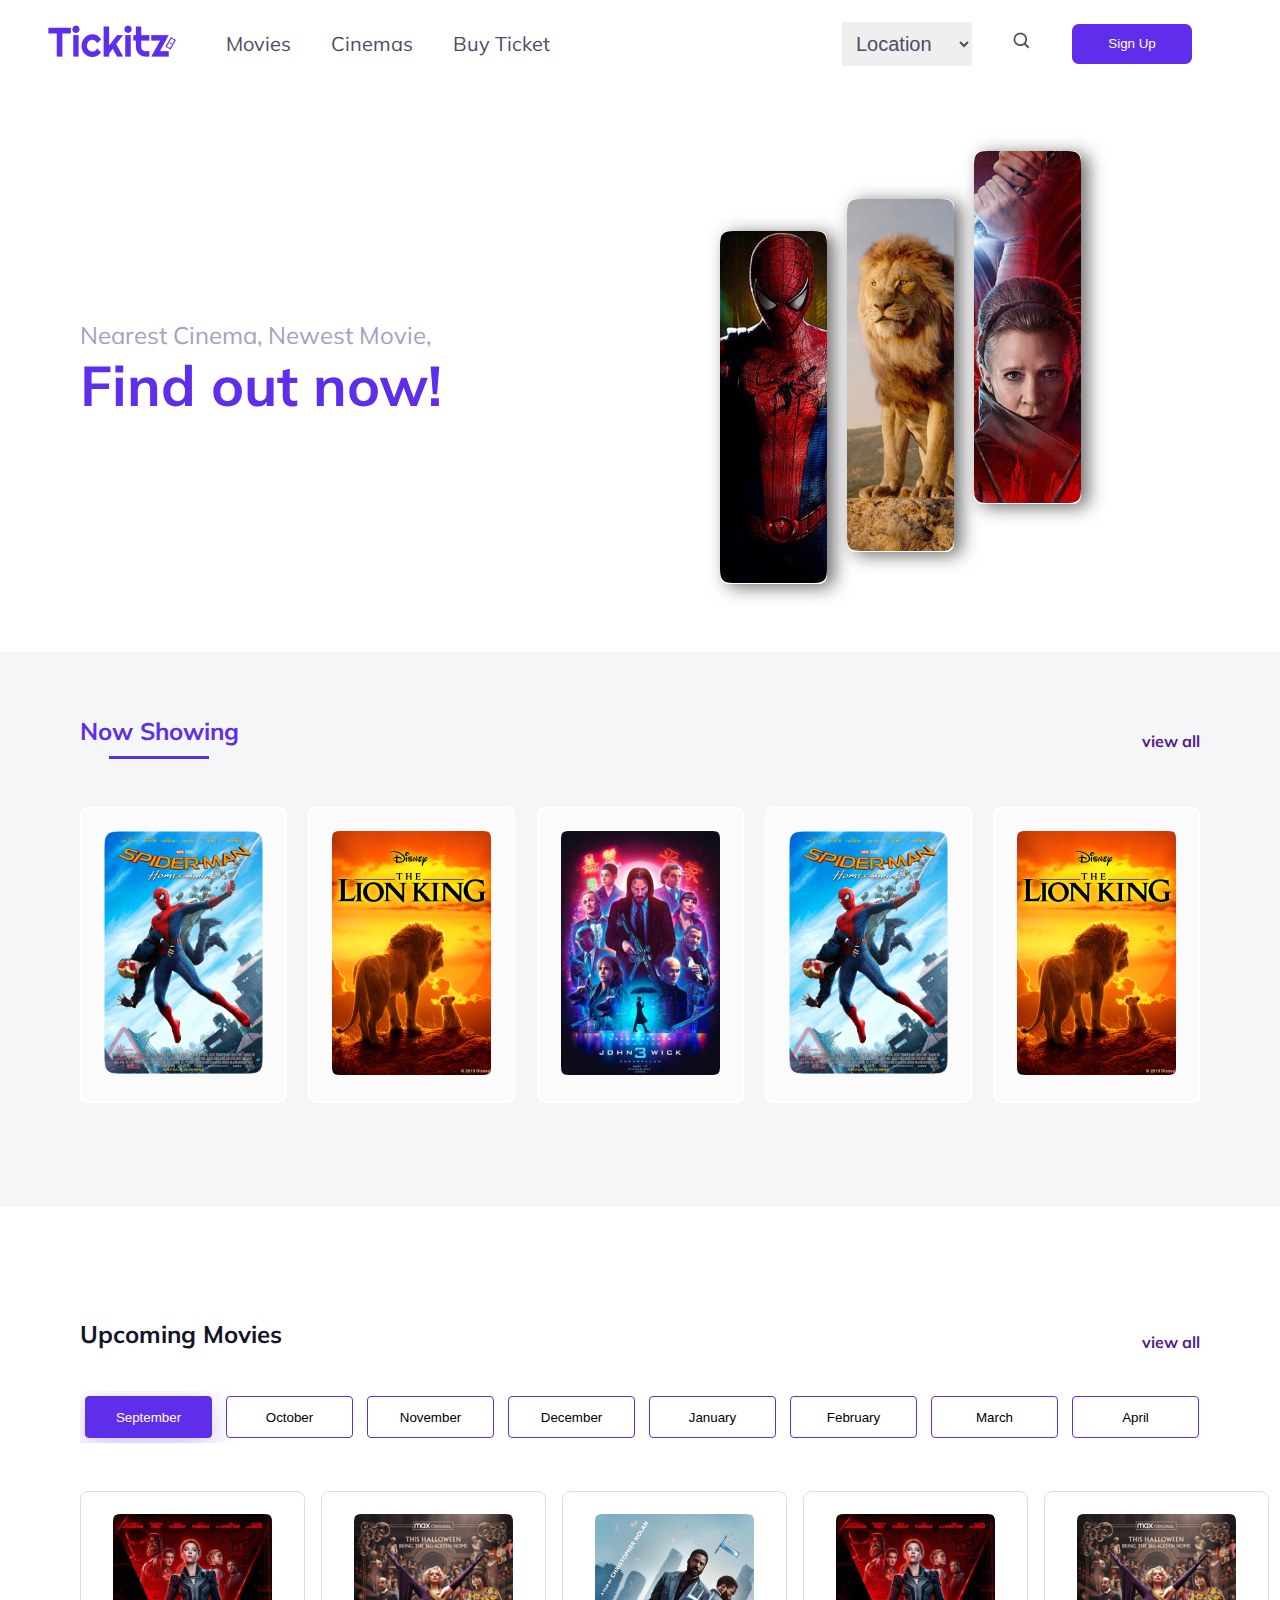
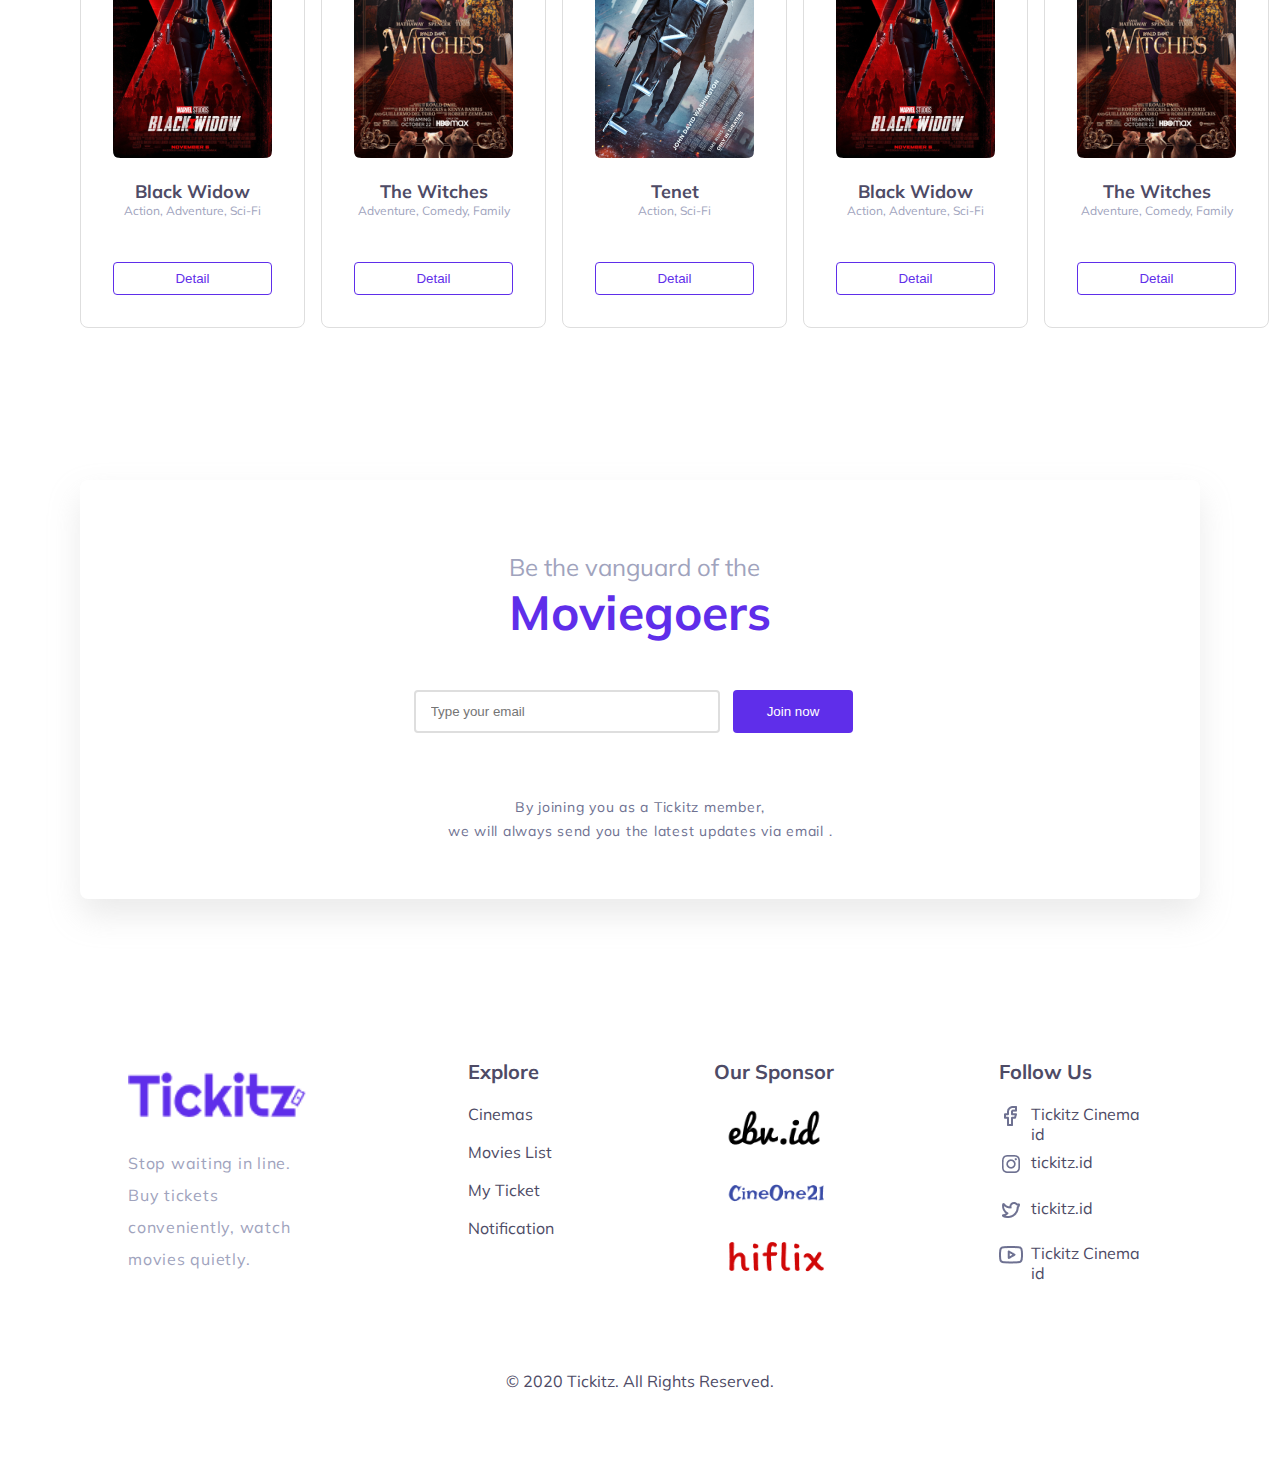
==== commit 330d69f7: "Fix Transparent Input Tag(2)" ====
--- a/home/index.html
+++ b/home/index.html
@@ -21,7 +21,7 @@
       </div>
       <div class="display-flex is-vertically-centered flex-content-end flex-direction-row">
         <select
-          class="select font-size-5 hover-cursor-pointer sm-display-none bg-none"
+          class="select font-size-5 hover-cursor-pointer sm-display-none"
           name="location"
           id="loc"
         >
@@ -61,7 +61,7 @@
         <input class="input-form no-border" type="text" placeholder="Search . . ." />
       </div>
       <hr class="hr" />
-      <select class="select font-size-6" name="location" id="loc">
+      <select class="select font-size-6 bg-none" name="location" id="loc">
         <option value="#">Location</option>
         <option value="Jakarta">Jakarta</option>
         <option value="Bogor">Bogor</option>
